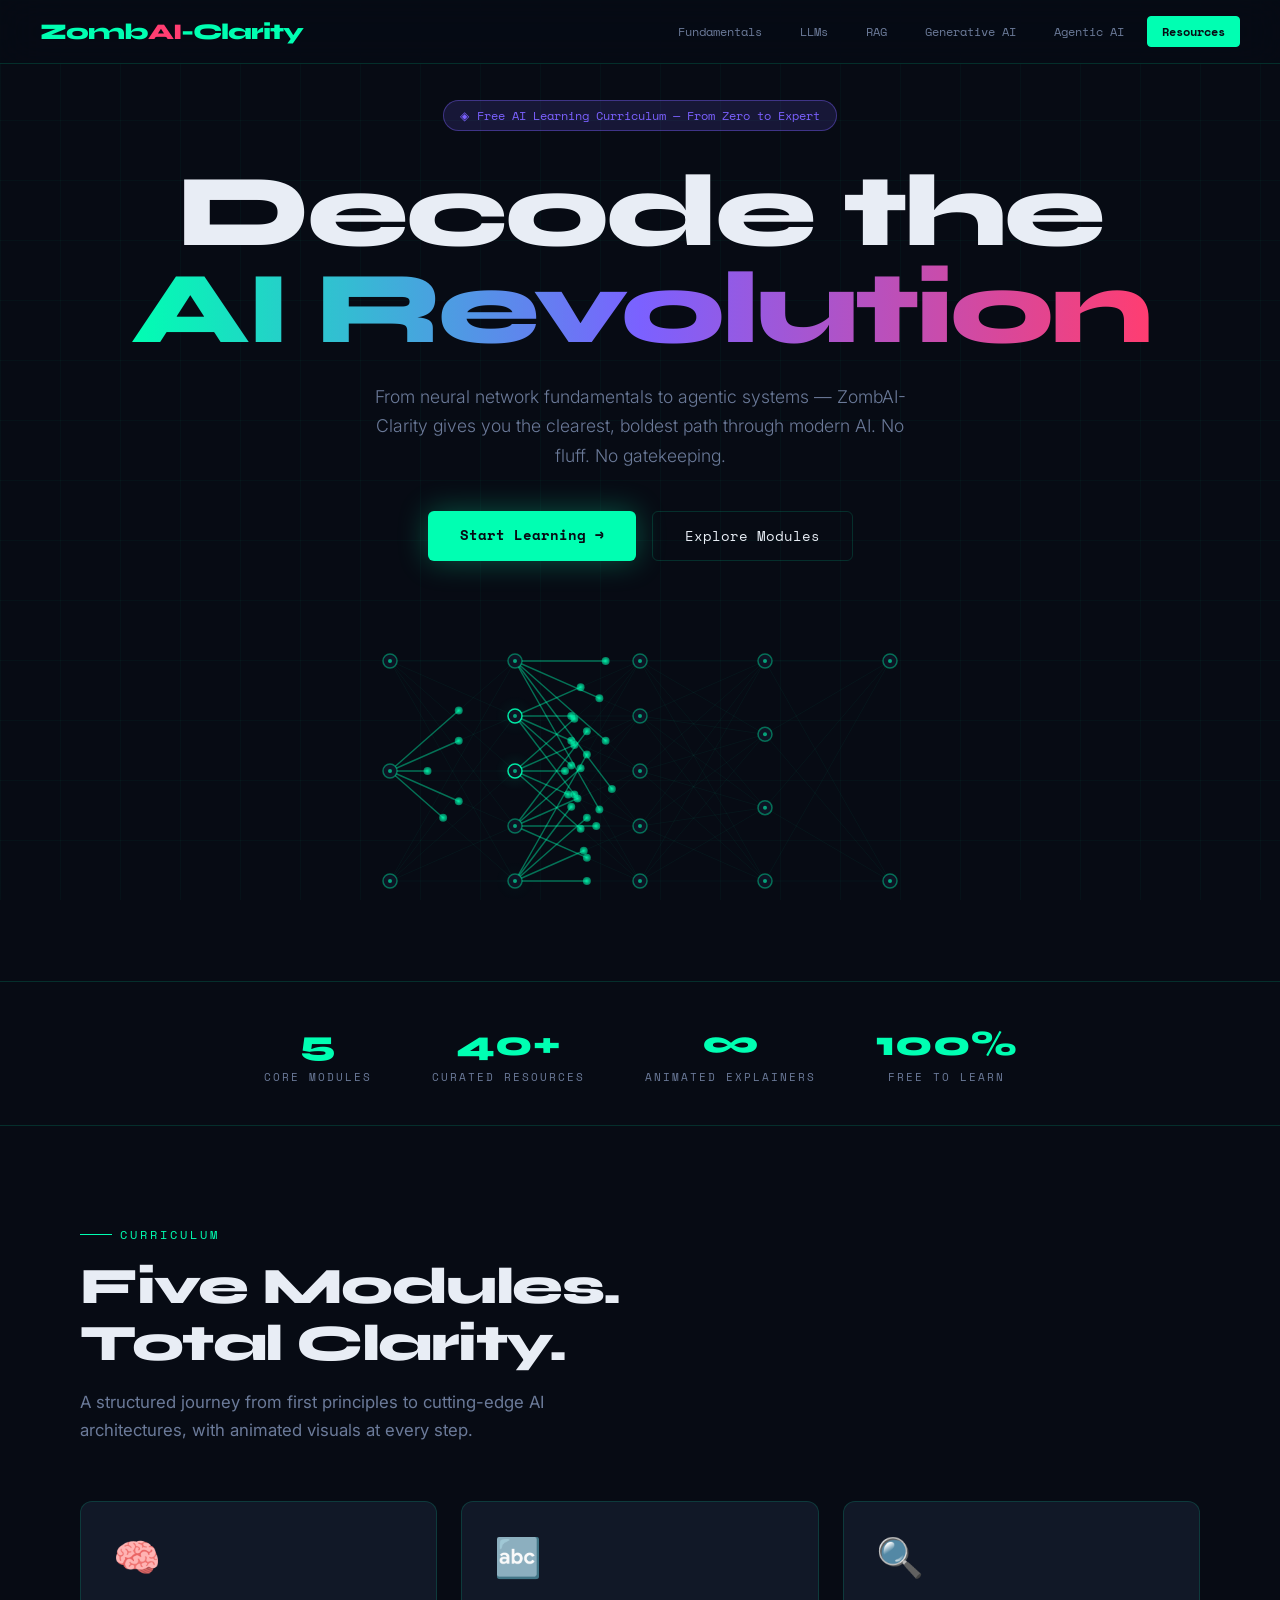
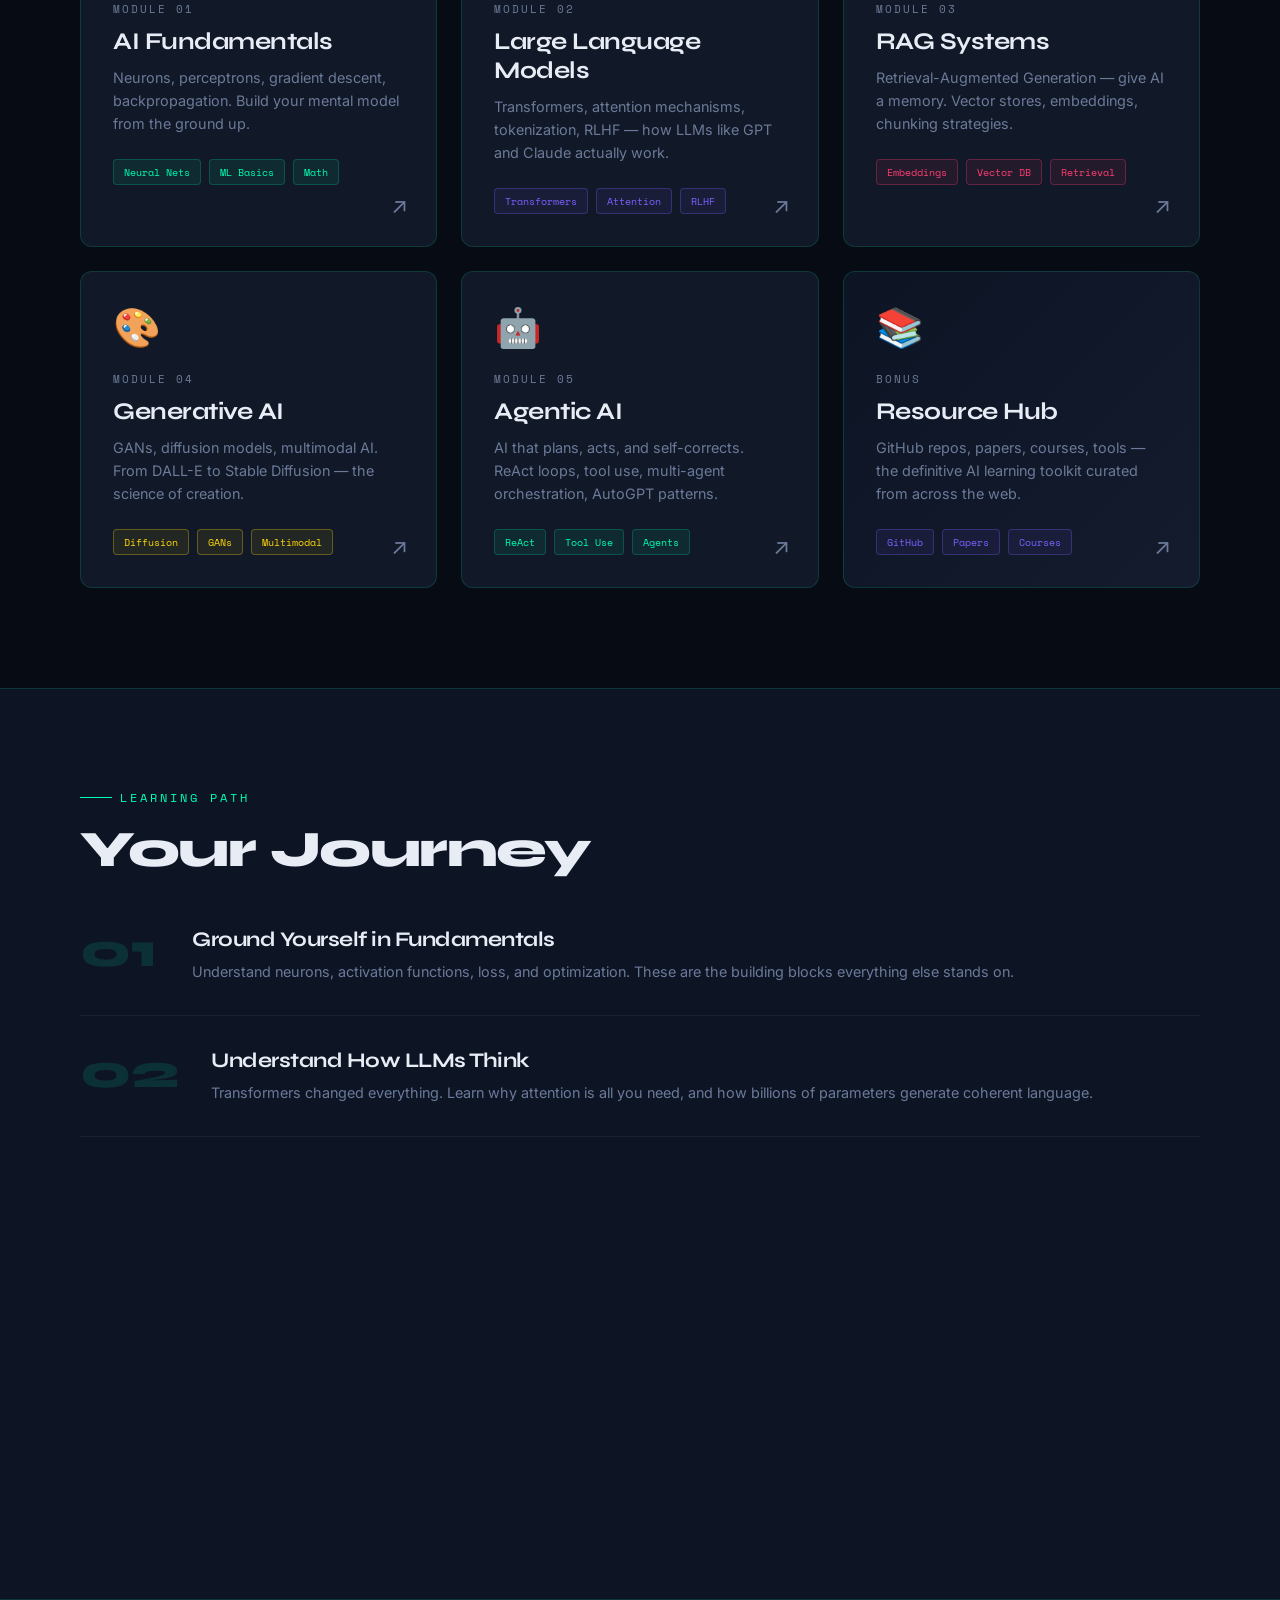
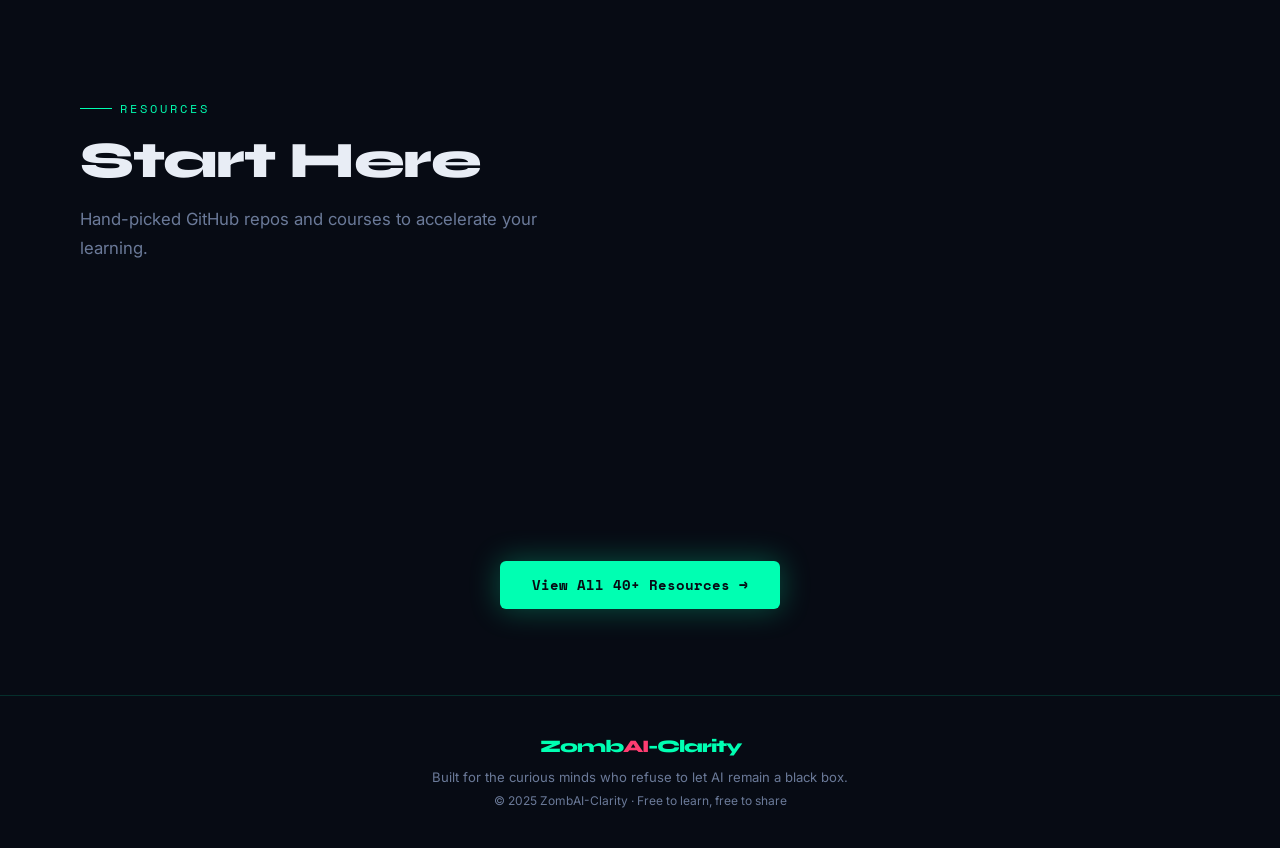
==== index.html @ b03ee21f "Added the clarity base files for tutorial" ====
<!DOCTYPE html>
<html lang="en">
<head>
<meta charset="UTF-8">
<meta name="viewport" content="width=device-width, initial-scale=1.0">
<title>ZombAI-Clarity | Master AI from Zero to Agentic</title>
<link rel="preconnect" href="https://fonts.googleapis.com">
<link href="https://fonts.googleapis.com/css2?family=Syne:wght@400;700;800&family=Space+Mono:wght@400;700&family=Inter:wght@300;400;500&display=swap" rel="stylesheet">
<style>
  :root {
    --bg: #070B14;
    --surface: #0D1424;
    --card: #111827;
    --accent: #00FFB2;
    --accent2: #FF3D71;
    --accent3: #7B61FF;
    --accent4: #FFD60A;
    --text: #E8EDF5;
    --muted: #6B7A99;
    --border: rgba(0,255,178,0.15);
    --glow: 0 0 30px rgba(0,255,178,0.3);
  }
  * { margin:0; padding:0; box-sizing:border-box; }
  html { scroll-behavior: smooth; }
  body {
    background: var(--bg);
    color: var(--text);
    font-family: 'Inter', sans-serif;
    overflow-x: hidden;
  }

  /* GRID BACKGROUND */
  body::before {
    content:'';
    position:fixed;
    inset:0;
    background-image:
      linear-gradient(rgba(0,255,178,0.03) 1px, transparent 1px),
      linear-gradient(90deg, rgba(0,255,178,0.03) 1px, transparent 1px);
    background-size: 60px 60px;
    pointer-events:none;
    z-index:0;
  }

  /* NAV */
  nav {
    position: fixed;
    top:0; left:0; right:0;
    z-index:100;
    padding: 16px 40px;
    display: flex;
    align-items: center;
    justify-content: space-between;
    background: rgba(7,11,20,0.85);
    backdrop-filter: blur(20px);
    border-bottom: 1px solid var(--border);
  }
  .logo {
    font-family: 'Syne', sans-serif;
    font-weight:800;
    font-size:1.4rem;
    color: var(--accent);
    letter-spacing:-1px;
    text-decoration:none;
  }
  .logo span { color: var(--accent2); }
  .nav-links { display:flex; gap:8px; align-items:center; }
  .nav-links a {
    color: var(--muted);
    text-decoration:none;
    font-family:'Space Mono',monospace;
    font-size:0.75rem;
    padding:6px 14px;
    border-radius:4px;
    transition: all 0.2s;
    border: 1px solid transparent;
  }
  .nav-links a:hover {
    color: var(--accent);
    border-color: var(--border);
    background: rgba(0,255,178,0.05);
  }
  .nav-cta {
    background: var(--accent) !important;
    color: var(--bg) !important;
    font-weight:700 !important;
    border-color: var(--accent) !important;
  }

  /* HERO */
  .hero {
    min-height: 100vh;
    display: flex;
    flex-direction: column;
    align-items: center;
    justify-content: center;
    text-align: center;
    padding: 100px 20px 60px;
    position: relative;
    z-index:1;
  }
  .hero-badge {
    display: inline-flex;
    align-items: center;
    gap: 8px;
    background: rgba(123,97,255,0.15);
    border: 1px solid rgba(123,97,255,0.4);
    padding: 6px 16px;
    border-radius: 100px;
    font-family:'Space Mono',monospace;
    font-size:0.72rem;
    color: var(--accent3);
    margin-bottom: 32px;
    animation: fadeInDown 0.8s ease both;
  }
  .hero-badge::before { content:'◈'; color: var(--accent3); }

  .hero h1 {
    font-family: 'Syne', sans-serif;
    font-weight: 800;
    font-size: clamp(3rem, 8vw, 7rem);
    line-height: 0.95;
    letter-spacing: -3px;
    animation: fadeInUp 0.9s ease 0.1s both;
  }
  .hero h1 .line1 { display:block; color: var(--text); }
  .hero h1 .line2 {
    display:block;
    background: linear-gradient(90deg, var(--accent), var(--accent3), var(--accent2));
    -webkit-background-clip: text;
    -webkit-text-fill-color: transparent;
    background-clip: text;
  }
  .hero-sub {
    font-size: 1.1rem;
    color: var(--muted);
    max-width: 560px;
    line-height:1.7;
    margin: 24px auto 40px;
    font-weight:300;
    animation: fadeInUp 0.9s ease 0.2s both;
  }
  .hero-btns {
    display: flex;
    gap: 16px;
    justify-content: center;
    flex-wrap:wrap;
    animation: fadeInUp 0.9s ease 0.3s both;
  }
  .btn-primary {
    background: var(--accent);
    color: var(--bg);
    padding: 14px 32px;
    border-radius:6px;
    font-family:'Space Mono',monospace;
    font-weight:700;
    font-size:0.85rem;
    text-decoration:none;
    transition: all 0.2s;
    box-shadow: var(--glow);
  }
  .btn-primary:hover { transform:translateY(-2px); box-shadow: 0 0 50px rgba(0,255,178,0.5); }
  .btn-outline {
    border: 1px solid var(--border);
    color: var(--text);
    padding: 14px 32px;
    border-radius:6px;
    font-family:'Space Mono',monospace;
    font-size:0.85rem;
    text-decoration:none;
    transition: all 0.2s;
  }
  .btn-outline:hover { border-color: var(--accent); color: var(--accent); }

  /* ANIMATED BRAIN CANVAS */
  .hero-visual {
    position: relative;
    margin: 60px auto 0;
    width: min(600px, 90vw);
    animation: fadeIn 1.2s ease 0.5s both;
  }
  #heroCanvas { width:100%; display:block; }

  /* STATS */
  .stats {
    display: flex;
    justify-content: center;
    gap: 60px;
    padding: 40px 20px;
    border-top: 1px solid var(--border);
    border-bottom: 1px solid var(--border);
    position:relative;
    z-index:1;
    flex-wrap:wrap;
  }
  .stat-item { text-align:center; }
  .stat-num {
    font-family:'Syne',sans-serif;
    font-size:2.2rem;
    font-weight:800;
    color: var(--accent);
    display:block;
  }
  .stat-label {
    font-family:'Space Mono',monospace;
    font-size:0.7rem;
    color: var(--muted);
    text-transform:uppercase;
    letter-spacing:2px;
    margin-top:4px;
  }

  /* MODULES SECTION */
  .section { padding: 100px 40px; max-width:1200px; margin:0 auto; position:relative; z-index:1; }
  .section-tag {
    font-family:'Space Mono',monospace;
    font-size:0.72rem;
    color: var(--accent);
    text-transform:uppercase;
    letter-spacing:3px;
    margin-bottom:16px;
    display:flex;
    align-items:center;
    gap:8px;
  }
  .section-tag::before { content:''; width:32px; height:1px; background:var(--accent); }
  .section-title {
    font-family:'Syne',sans-serif;
    font-weight:800;
    font-size:clamp(2rem,4vw,3.2rem);
    line-height:1.1;
    letter-spacing:-1.5px;
    margin-bottom:16px;
  }
  .section-sub { color:var(--muted); font-size:1.05rem; max-width:520px; line-height:1.7; margin-bottom:56px; }

  /* MODULE CARDS */
  .modules-grid {
    display: grid;
    grid-template-columns: repeat(auto-fit, minmax(320px, 1fr));
    gap: 24px;
  }
  .module-card {
    background: var(--card);
    border: 1px solid var(--border);
    border-radius:12px;
    padding: 32px;
    text-decoration:none;
    color: inherit;
    position:relative;
    overflow:hidden;
    transition: all 0.3s;
    display:block;
  }
  .module-card::before {
    content:'';
    position:absolute;
    top:0; left:0; right:0;
    height:2px;
    background: var(--card-accent, var(--accent));
    transform: scaleX(0);
    transform-origin: left;
    transition: transform 0.4s ease;
  }
  .module-card:hover { transform:translateY(-4px); border-color: var(--card-accent, var(--accent)); box-shadow: 0 20px 60px rgba(0,0,0,0.4); }
  .module-card:hover::before { transform:scaleX(1); }
  .module-icon {
    font-size:2.4rem;
    margin-bottom:20px;
    display:block;
  }
  .module-num {
    font-family:'Space Mono',monospace;
    font-size:0.68rem;
    color: var(--muted);
    letter-spacing:2px;
    margin-bottom:10px;
  }
  .module-name {
    font-family:'Syne',sans-serif;
    font-weight:700;
    font-size:1.5rem;
    margin-bottom:10px;
    letter-spacing:-0.5px;
  }
  .module-desc { color:var(--muted); font-size:0.9rem; line-height:1.6; margin-bottom:24px; }
  .module-tags { display:flex; gap:8px; flex-wrap:wrap; }
  .tag {
    background: rgba(0,255,178,0.08);
    border: 1px solid rgba(0,255,178,0.2);
    color: var(--accent);
    font-family:'Space Mono',monospace;
    font-size:0.65rem;
    padding:4px 10px;
    border-radius:4px;
  }
  .module-arrow {
    position:absolute;
    bottom:28px; right:28px;
    font-size:1.4rem;
    color: var(--muted);
    transition: all 0.3s;
  }
  .module-card:hover .module-arrow { color: var(--card-accent, var(--accent)); transform:translate(4px,-4px); }

  /* LEARNING PATH */
  .path-container {
    position:relative;
    display:flex;
    flex-direction:column;
    gap:0;
  }
  .path-step {
    display:flex;
    gap:32px;
    align-items:flex-start;
    padding: 32px 0;
    border-bottom:1px solid rgba(255,255,255,0.05);
  }
  .path-step:last-child { border-bottom:none; }
  .path-num {
    font-family:'Syne',sans-serif;
    font-weight:800;
    font-size:3rem;
    color: rgba(0,255,178,0.12);
    min-width:80px;
    line-height:1;
    transition: color 0.3s;
  }
  .path-step:hover .path-num { color: rgba(0,255,178,0.4); }
  .path-content h3 {
    font-family:'Syne',sans-serif;
    font-weight:700;
    font-size:1.3rem;
    margin-bottom:8px;
    letter-spacing:-0.5px;
  }
  .path-content p { color:var(--muted); font-size:0.9rem; line-height:1.6; }

  /* RESOURCES */
  .resources-grid {
    display:grid;
    grid-template-columns: repeat(auto-fit, minmax(260px, 1fr));
    gap:20px;
  }
  .resource-card {
    background:var(--card);
    border:1px solid rgba(255,255,255,0.06);
    border-radius:10px;
    padding:24px;
    text-decoration:none;
    color:inherit;
    transition:all 0.3s;
    display:flex;
    flex-direction:column;
    gap:12px;
  }
  .resource-card:hover { border-color: var(--accent3); transform:translateY(-3px); }
  .resource-src {
    font-family:'Space Mono',monospace;
    font-size:0.68rem;
    color: var(--accent3);
    text-transform:uppercase;
    letter-spacing:2px;
  }
  .resource-title { font-family:'Syne',sans-serif; font-weight:700; font-size:1rem; }
  .resource-desc { color:var(--muted); font-size:0.82rem; line-height:1.5; flex:1; }
  .resource-link {
    font-family:'Space Mono',monospace;
    font-size:0.72rem;
    color: var(--accent);
    display:flex;
    align-items:center;
    gap:6px;
  }

  /* FOOTER */
  footer {
    border-top:1px solid var(--border);
    padding:40px;
    text-align:center;
    position:relative;
    z-index:1;
  }
  footer .logo { font-size:1.1rem; display:inline-block; margin-bottom:12px; }
  footer p { color:var(--muted); font-size:0.82rem; }

  /* ANIMATIONS */
  @keyframes fadeInDown { from{opacity:0;transform:translateY(-20px)} to{opacity:1;transform:translateY(0)} }
  @keyframes fadeInUp { from{opacity:0;transform:translateY(30px)} to{opacity:1;transform:translateY(0)} }
  @keyframes fadeIn { from{opacity:0} to{opacity:1} }
  @keyframes pulse { 0%,100%{opacity:1} 50%{opacity:0.5} }

  /* RESPONSIVE */
  @media(max-width:768px) {
    nav { padding:14px 20px; }
    .nav-links a:not(.nav-cta) { display:none; }
    .section { padding:60px 20px; }
    .stats { gap:30px; }
    .path-step { flex-direction:column; gap:12px; }
    .path-num { font-size:2rem; }
  }
  .scroll-reveal { opacity:0; transform:translateY(30px); transition: opacity 0.7s ease, transform 0.7s ease; }
  .scroll-reveal.visible { opacity:1; transform:translateY(0); }
</style>
</head>
<body>

<nav>
  <a href="index.html" class="logo">Zomb<span>AI</span>-Clarity</a>
  <div class="nav-links">
    <a href="fundamentals.html">Fundamentals</a>
    <a href="llm.html">LLMs</a>
    <a href="rag.html">RAG</a>
    <a href="genai.html">Generative AI</a>
    <a href="agentic.html">Agentic AI</a>
    <a href="resources.html" class="nav-cta">Resources</a>
  </div>
</nav>

<!-- HERO -->
<section class="hero">
  <div class="hero-badge">Free AI Learning Curriculum — From Zero to Expert</div>
  <h1>
    <span class="line1">Decode the</span>
    <span class="line2">AI Revolution</span>
  </h1>
  <p class="hero-sub">From neural network fundamentals to agentic systems — ZombAI-Clarity gives you the clearest, boldest path through modern AI. No fluff. No gatekeeping.</p>
  <div class="hero-btns">
    <a href="fundamentals.html" class="btn-primary">Start Learning →</a>
    <a href="#modules" class="btn-outline">Explore Modules</a>
  </div>
  <div class="hero-visual">
    <canvas id="heroCanvas" width="600" height="300"></canvas>
  </div>
</section>

<!-- STATS -->
<div class="stats">
  <div class="stat-item"><span class="stat-num">5</span><span class="stat-label">Core Modules</span></div>
  <div class="stat-item"><span class="stat-num">40+</span><span class="stat-label">Curated Resources</span></div>
  <div class="stat-item"><span class="stat-num">∞</span><span class="stat-label">Animated Explainers</span></div>
  <div class="stat-item"><span class="stat-num">100%</span><span class="stat-label">Free to Learn</span></div>
</div>

<!-- MODULES -->
<div class="section" id="modules">
  <div class="section-tag">Curriculum</div>
  <h2 class="section-title">Five Modules.<br>Total Clarity.</h2>
  <p class="section-sub">A structured journey from first principles to cutting-edge AI architectures, with animated visuals at every step.</p>

  <div class="modules-grid">
    <a href="fundamentals.html" class="module-card scroll-reveal" style="--card-accent:#00FFB2">
      <span class="module-icon">🧠</span>
      <div class="module-num">MODULE 01</div>
      <div class="module-name">AI Fundamentals</div>
      <p class="module-desc">Neurons, perceptrons, gradient descent, backpropagation. Build your mental model from the ground up.</p>
      <div class="module-tags"><span class="tag">Neural Nets</span><span class="tag">ML Basics</span><span class="tag">Math</span></div>
      <span class="module-arrow">↗</span>
    </a>
    <a href="llm.html" class="module-card scroll-reveal" style="--card-accent:#7B61FF">
      <span class="module-icon">🔤</span>
      <div class="module-num">MODULE 02</div>
      <div class="module-name">Large Language Models</div>
      <p class="module-desc">Transformers, attention mechanisms, tokenization, RLHF — how LLMs like GPT and Claude actually work.</p>
      <div class="module-tags"><span class="tag" style="color:var(--accent3);border-color:rgba(123,97,255,0.3);background:rgba(123,97,255,0.08)">Transformers</span><span class="tag" style="color:var(--accent3);border-color:rgba(123,97,255,0.3);background:rgba(123,97,255,0.08)">Attention</span><span class="tag" style="color:var(--accent3);border-color:rgba(123,97,255,0.3);background:rgba(123,97,255,0.08)">RLHF</span></div>
      <span class="module-arrow">↗</span>
    </a>
    <a href="rag.html" class="module-card scroll-reveal" style="--card-accent:#FF3D71">
      <span class="module-icon">🔍</span>
      <div class="module-num">MODULE 03</div>
      <div class="module-name">RAG Systems</div>
      <p class="module-desc">Retrieval-Augmented Generation — give AI a memory. Vector stores, embeddings, chunking strategies.</p>
      <div class="module-tags"><span class="tag" style="color:var(--accent2);border-color:rgba(255,61,113,0.3);background:rgba(255,61,113,0.08)">Embeddings</span><span class="tag" style="color:var(--accent2);border-color:rgba(255,61,113,0.3);background:rgba(255,61,113,0.08)">Vector DB</span><span class="tag" style="color:var(--accent2);border-color:rgba(255,61,113,0.3);background:rgba(255,61,113,0.08)">Retrieval</span></div>
      <span class="module-arrow">↗</span>
    </a>
    <a href="genai.html" class="module-card scroll-reveal" style="--card-accent:#FFD60A">
      <span class="module-icon">🎨</span>
      <div class="module-num">MODULE 04</div>
      <div class="module-name">Generative AI</div>
      <p class="module-desc">GANs, diffusion models, multimodal AI. From DALL-E to Stable Diffusion — the science of creation.</p>
      <div class="module-tags"><span class="tag" style="color:var(--accent4);border-color:rgba(255,214,10,0.3);background:rgba(255,214,10,0.08)">Diffusion</span><span class="tag" style="color:var(--accent4);border-color:rgba(255,214,10,0.3);background:rgba(255,214,10,0.08)">GANs</span><span class="tag" style="color:var(--accent4);border-color:rgba(255,214,10,0.3);background:rgba(255,214,10,0.08)">Multimodal</span></div>
      <span class="module-arrow">↗</span>
    </a>
    <a href="agentic.html" class="module-card scroll-reveal" style="--card-accent:#00FFB2; grid-column: span 1;">
      <span class="module-icon">🤖</span>
      <div class="module-num">MODULE 05</div>
      <div class="module-name">Agentic AI</div>
      <p class="module-desc">AI that plans, acts, and self-corrects. ReAct loops, tool use, multi-agent orchestration, AutoGPT patterns.</p>
      <div class="module-tags"><span class="tag">ReAct</span><span class="tag">Tool Use</span><span class="tag">Agents</span></div>
      <span class="module-arrow">↗</span>
    </a>
    <a href="resources.html" class="module-card scroll-reveal" style="--card-accent:#7B61FF; background: linear-gradient(135deg, #0D1424, #141B2D);">
      <span class="module-icon">📚</span>
      <div class="module-num">BONUS</div>
      <div class="module-name">Resource Hub</div>
      <p class="module-desc">GitHub repos, papers, courses, tools — the definitive AI learning toolkit curated from across the web.</p>
      <div class="module-tags"><span class="tag" style="color:var(--accent3);border-color:rgba(123,97,255,0.3);background:rgba(123,97,255,0.08)">GitHub</span><span class="tag" style="color:var(--accent3);border-color:rgba(123,97,255,0.3);background:rgba(123,97,255,0.08)">Papers</span><span class="tag" style="color:var(--accent3);border-color:rgba(123,97,255,0.3);background:rgba(123,97,255,0.08)">Courses</span></div>
      <span class="module-arrow">↗</span>
    </a>
  </div>
</div>

<!-- LEARNING PATH -->
<div style="background:var(--surface); border-top:1px solid var(--border); border-bottom:1px solid var(--border); position:relative; z-index:1;">
  <div class="section">
    <div class="section-tag">Learning Path</div>
    <h2 class="section-title">Your Journey</h2>
    <div class="path-container">
      <div class="path-step scroll-reveal"><div class="path-num">01</div><div class="path-content"><h3>Ground Yourself in Fundamentals</h3><p>Understand neurons, activation functions, loss, and optimization. These are the building blocks everything else stands on.</p></div></div>
      <div class="path-step scroll-reveal"><div class="path-num">02</div><div class="path-content"><h3>Understand How LLMs Think</h3><p>Transformers changed everything. Learn why attention is all you need, and how billions of parameters generate coherent language.</p></div></div>
      <div class="path-step scroll-reveal"><div class="path-num">03</div><div class="path-content"><h3>Give AI a Memory with RAG</h3><p>Pure LLMs hallucinate. RAG systems ground them in real data — learn how retrieval and generation work together.</p></div></div>
      <div class="path-step scroll-reveal"><div class="path-num">04</div><div class="path-content"><h3>Explore Generative Models</h3><p>Beyond text — images, audio, video. Understand diffusion, GANs, and the creative frontier of AI.</p></div></div>
      <div class="path-step scroll-reveal"><div class="path-num">05</div><div class="path-content"><h3>Build Agentic Systems</h3><p>The cutting edge: AI that takes actions, uses tools, and orchestrates other agents. The future of software is here.</p></div></div>
    </div>
  </div>
</div>

<!-- QUICK RESOURCES PREVIEW -->
<div class="section">
  <div class="section-tag">Resources</div>
  <h2 class="section-title">Start Here</h2>
  <p class="section-sub">Hand-picked GitHub repos and courses to accelerate your learning.</p>
  <div class="resources-grid">
    <a href="https://github.com/microsoft/generative-ai-for-beginners" target="_blank" class="resource-card scroll-reveal">
      <div class="resource-src">GitHub · Microsoft</div>
      <div class="resource-title">Generative AI for Beginners</div>
      <div class="resource-desc">18-lesson course by Microsoft on GenAI fundamentals with code examples.</div>
      <div class="resource-link">⭐ Open Repo →</div>
    </a>
    <a href="https://github.com/rasbt/LLMs-from-scratch" target="_blank" class="resource-card scroll-reveal">
      <div class="resource-src">GitHub · rasbt</div>
      <div class="resource-title">LLMs From Scratch</div>
      <div class="resource-desc">Build a GPT-like LLM from scratch in PyTorch — step by step with full explanations.</div>
      <div class="resource-link">⭐ Open Repo →</div>
    </a>
    <a href="https://github.com/langchain-ai/langchain" target="_blank" class="resource-card scroll-reveal">
      <div class="resource-src">GitHub · LangChain</div>
      <div class="resource-title">LangChain Framework</div>
      <div class="resource-desc">The most popular framework for building LLM apps, RAG pipelines, and agents.</div>
      <div class="resource-link">⭐ Open Repo →</div>
    </a>
    <a href="https://github.com/aishwaryanr/awesome-generative-ai-guide" target="_blank" class="resource-card scroll-reveal">
      <div class="resource-src">GitHub · aishwaryanr</div>
      <div class="resource-title">Awesome GenAI Guide</div>
      <div class="resource-desc">Comprehensive roadmap, research papers, interview prep and resources for GenAI.</div>
      <div class="resource-link">⭐ Open Repo →</div>
    </a>
  </div>
  <div style="text-align:center; margin-top:40px;">
    <a href="resources.html" class="btn-primary">View All 40+ Resources →</a>
  </div>
</div>

<footer>
  <a href="index.html" class="logo">Zomb<span>AI</span>-Clarity</a>
  <p>Built for the curious minds who refuse to let AI remain a black box.</p>
  <p style="margin-top:8px; font-size:0.75rem;">© 2025 ZombAI-Clarity · Free to learn, free to share</p>
</footer>

<script>
// Neural network animation on hero canvas
const canvas = document.getElementById('heroCanvas');
const ctx = canvas.getContext('2d');
const W = canvas.width, H = canvas.height;

const layers = [3, 5, 5, 4, 2];
const nodes = [];
const connections = [];
let signals = [];

// Build node positions
layers.forEach((count, li) => {
  const x = (li / (layers.length - 1)) * (W - 100) + 50;
  for (let ni = 0; ni < count; ni++) {
    const y = (ni / (count - 1 || 1)) * (H - 80) + 40;
    nodes.push({ x, y, layer: li, index: ni, glow: 0 });
  }
});

// Build connections
let nodeIdx = 0;
const layerStarts = [];
layers.forEach((count, li) => { layerStarts.push(nodeIdx); nodeIdx += count; });

for (let li = 0; li < layers.length - 1; li++) {
  for (let ni = 0; ni < layers[li]; ni++) {
    for (let ni2 = 0; ni2 < layers[li+1]; ni2++) {
      connections.push({
        from: layerStarts[li] + ni,
        to: layerStarts[li+1] + ni2,
        progress: -1,
        active: false
      });
    }
  }
}

function fireSignal() {
  const delay = Math.floor(Math.random() * layers[0]);
  const startNode = layerStarts[0] + delay;
  connections.filter(c => c.from === startNode).forEach(c => {
    setTimeout(() => {
      c.active = true; c.progress = 0;
    }, Math.random() * 200);
  });
}

setInterval(fireSignal, 800);

function draw() {
  ctx.clearRect(0, 0, W, H);

  // Draw connections
  connections.forEach(c => {
    const from = nodes[c.from], to = nodes[c.to];
    ctx.beginPath();
    ctx.moveTo(from.x, from.y);
    ctx.lineTo(to.x, to.y);
    ctx.strokeStyle = 'rgba(0,255,178,0.06)';
    ctx.lineWidth = 0.8;
    ctx.stroke();

    if (c.active && c.progress >= 0 && c.progress <= 1) {
      const px = from.x + (to.x - from.x) * c.progress;
      const py = from.y + (to.y - from.y) * c.progress;
      const grad = ctx.createRadialGradient(px, py, 0, px, py, 8);
      grad.addColorStop(0, 'rgba(0,255,178,0.9)');
      grad.addColorStop(1, 'rgba(0,255,178,0)');
      ctx.beginPath(); ctx.arc(px, py, 4, 0, Math.PI*2);
      ctx.fillStyle = grad; ctx.fill();

      // Draw active line
      ctx.beginPath();
      ctx.moveTo(from.x, from.y);
      ctx.lineTo(px, py);
      ctx.strokeStyle = 'rgba(0,255,178,0.4)';
      ctx.lineWidth = 1.5;
      ctx.stroke();

      c.progress += 0.025;
      if (c.progress > 1) {
        c.active = false; c.progress = -1;
        nodes[c.to].glow = 1;
        // Propagate to next layer
        connections.filter(nc => nc.from === c.to).forEach(nc => {
          setTimeout(() => { nc.active = true; nc.progress = 0; }, Math.random() * 100);
        });
      }
    }
  });

  // Draw nodes
  nodes.forEach(n => {
    const r = 7;
    // Glow
    if (n.glow > 0) {
      const g = ctx.createRadialGradient(n.x, n.y, 0, n.x, n.y, 20);
      g.addColorStop(0, `rgba(0,255,178,${n.glow * 0.6})`);
      g.addColorStop(1, 'rgba(0,255,178,0)');
      ctx.beginPath(); ctx.arc(n.x, n.y, 20, 0, Math.PI*2);
      ctx.fillStyle = g; ctx.fill();
      n.glow -= 0.04;
    }
    // Node border
    ctx.beginPath(); ctx.arc(n.x, n.y, r, 0, Math.PI*2);
    ctx.fillStyle = '#0D1424';
    ctx.fill();
    ctx.strokeStyle = n.glow > 0 ? 'rgba(0,255,178,0.9)' : 'rgba(0,255,178,0.4)';
    ctx.lineWidth = 1.5;
    ctx.stroke();
    // Inner dot
    ctx.beginPath(); ctx.arc(n.x, n.y, 2, 0, Math.PI*2);
    ctx.fillStyle = 'rgba(0,255,178,0.6)';
    ctx.fill();
  });

  requestAnimationFrame(draw);
}
draw();

// Scroll reveal
const observer = new IntersectionObserver((entries) => {
  entries.forEach((e, i) => {
    if (e.isIntersecting) {
      setTimeout(() => e.target.classList.add('visible'), i * 80);
    }
  });
}, { threshold: 0.1 });
document.querySelectorAll('.scroll-reveal').forEach(el => observer.observe(el));
</script>
</body>
</html>
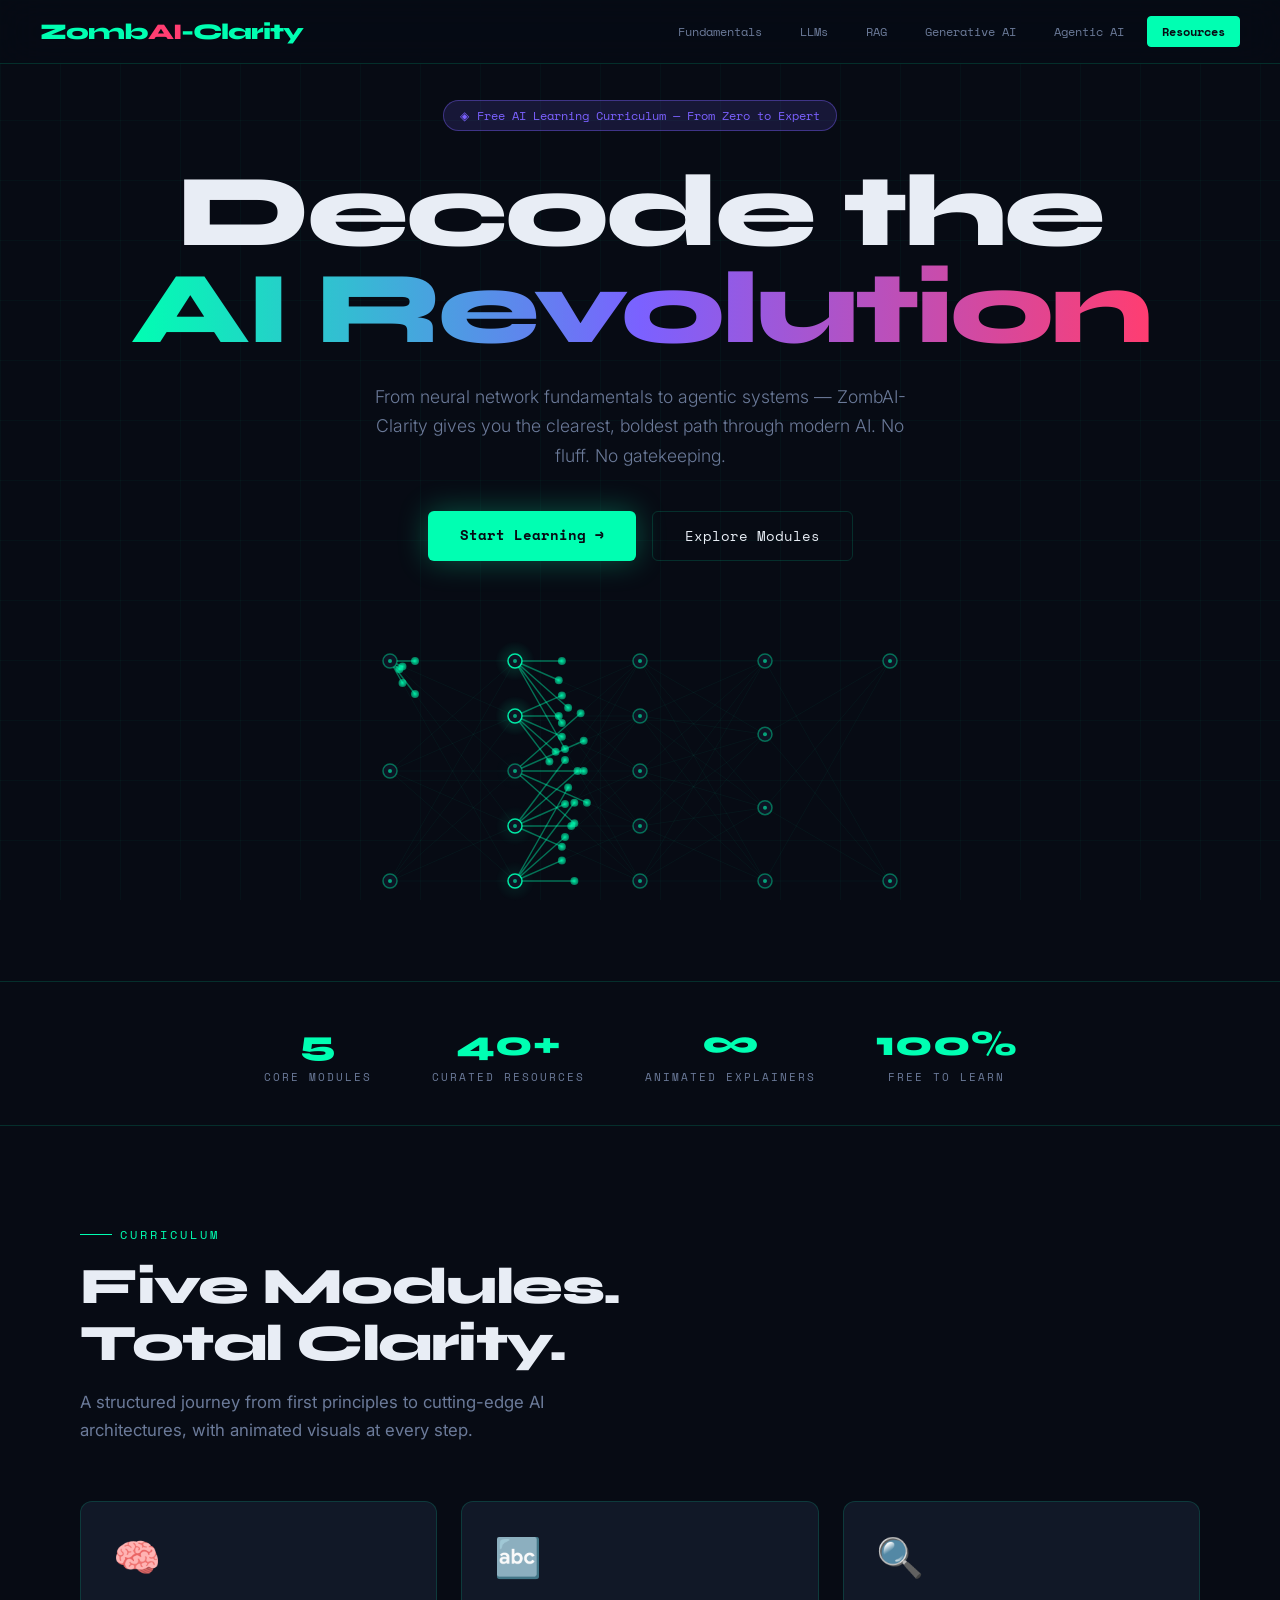
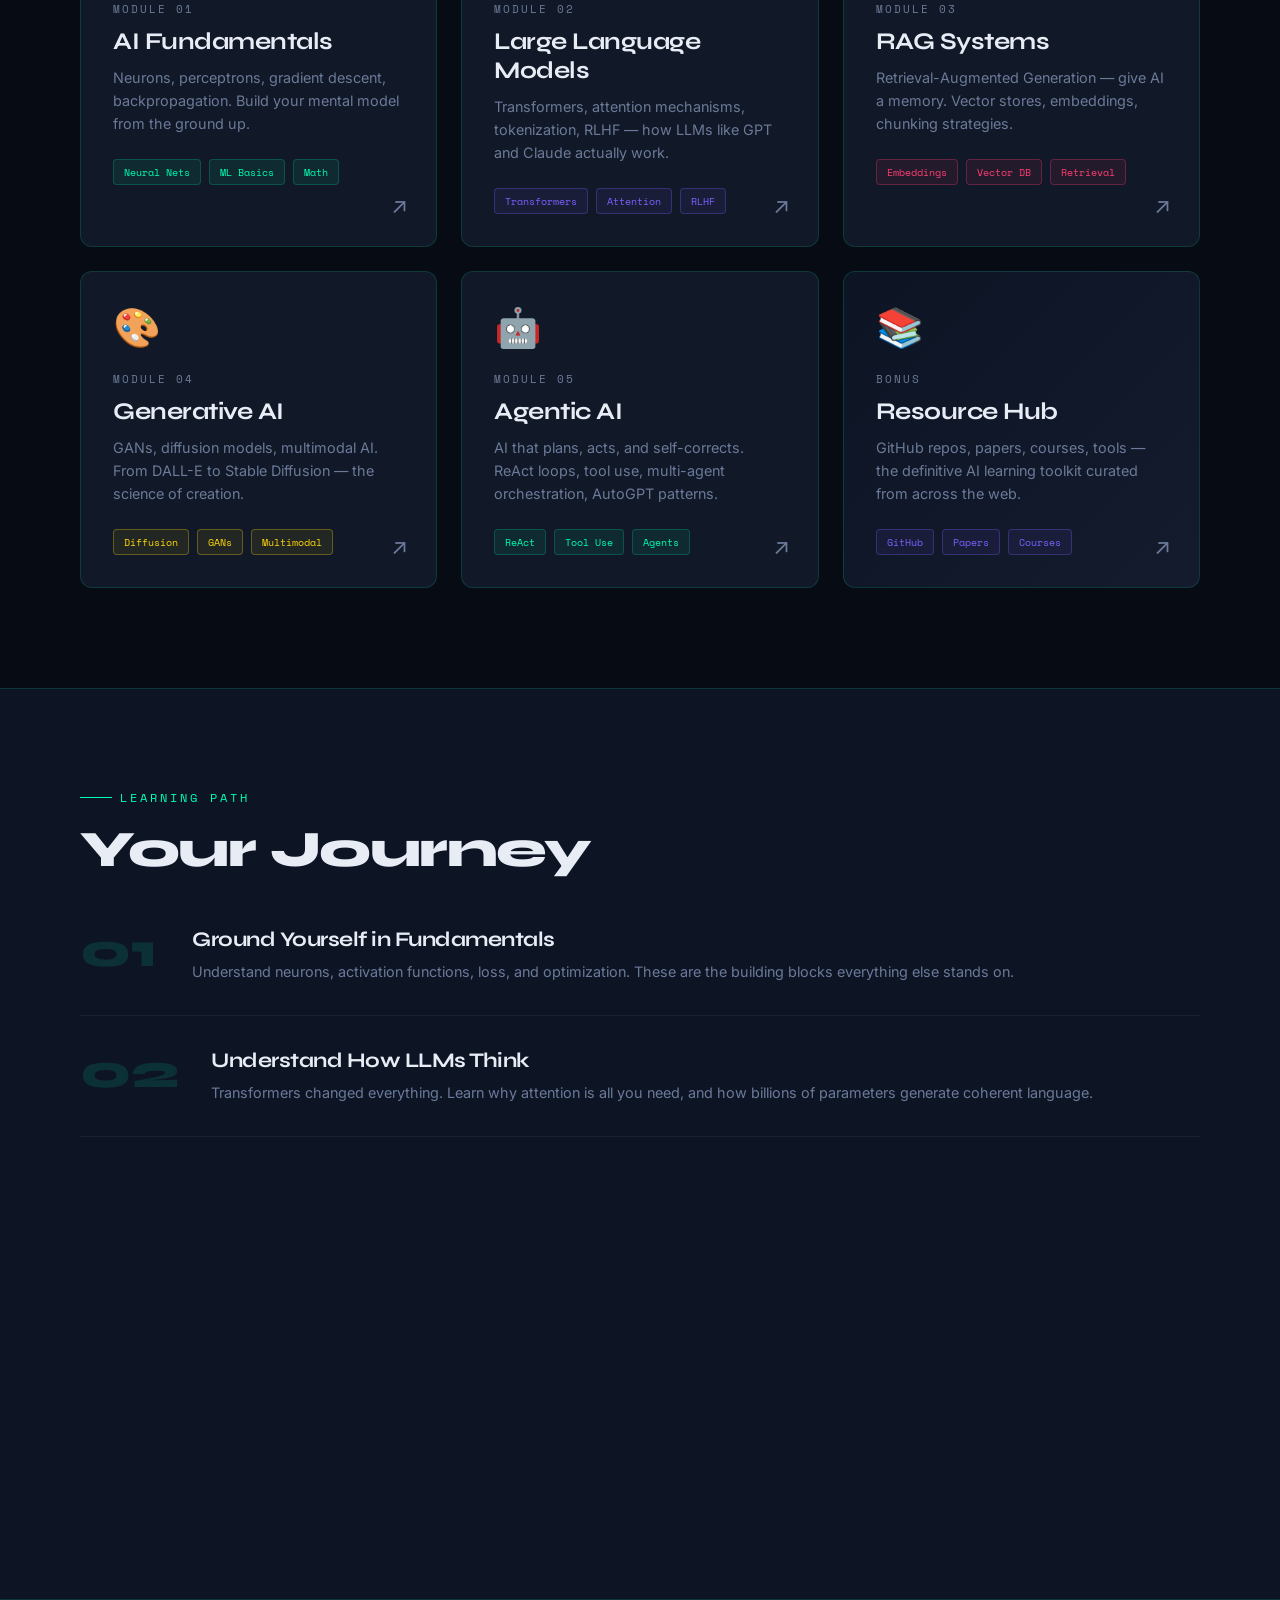
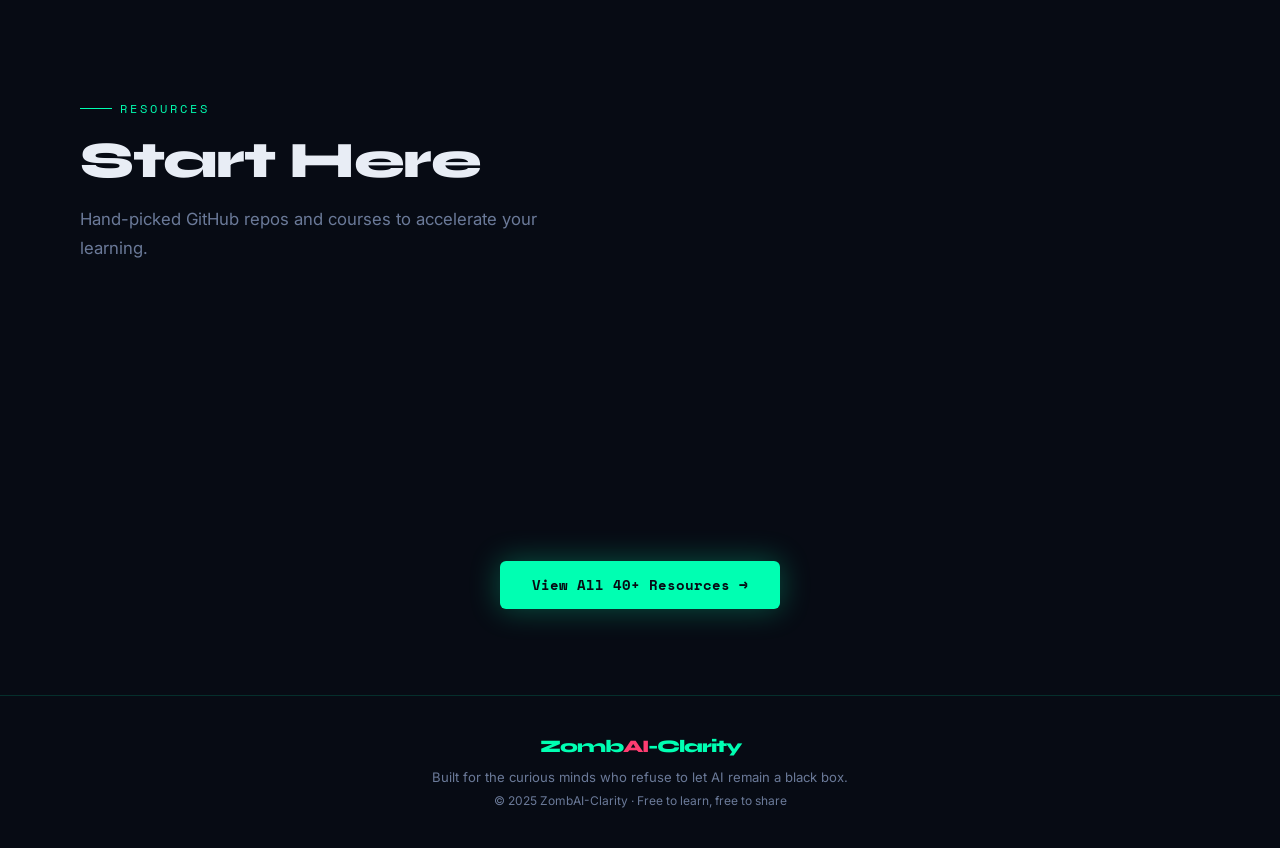
==== commit 77421199: "Add initial index.html for ZombAI-Clarity website Initial commit of index.html with complete structu" ====
--- a/index.html
+++ b/index.html
@@ -690,4 +690,4 @@
 document.querySelectorAll('.scroll-reveal').forEach(el => observer.observe(el));
 </script>
 </body>
-</html>
+</html
